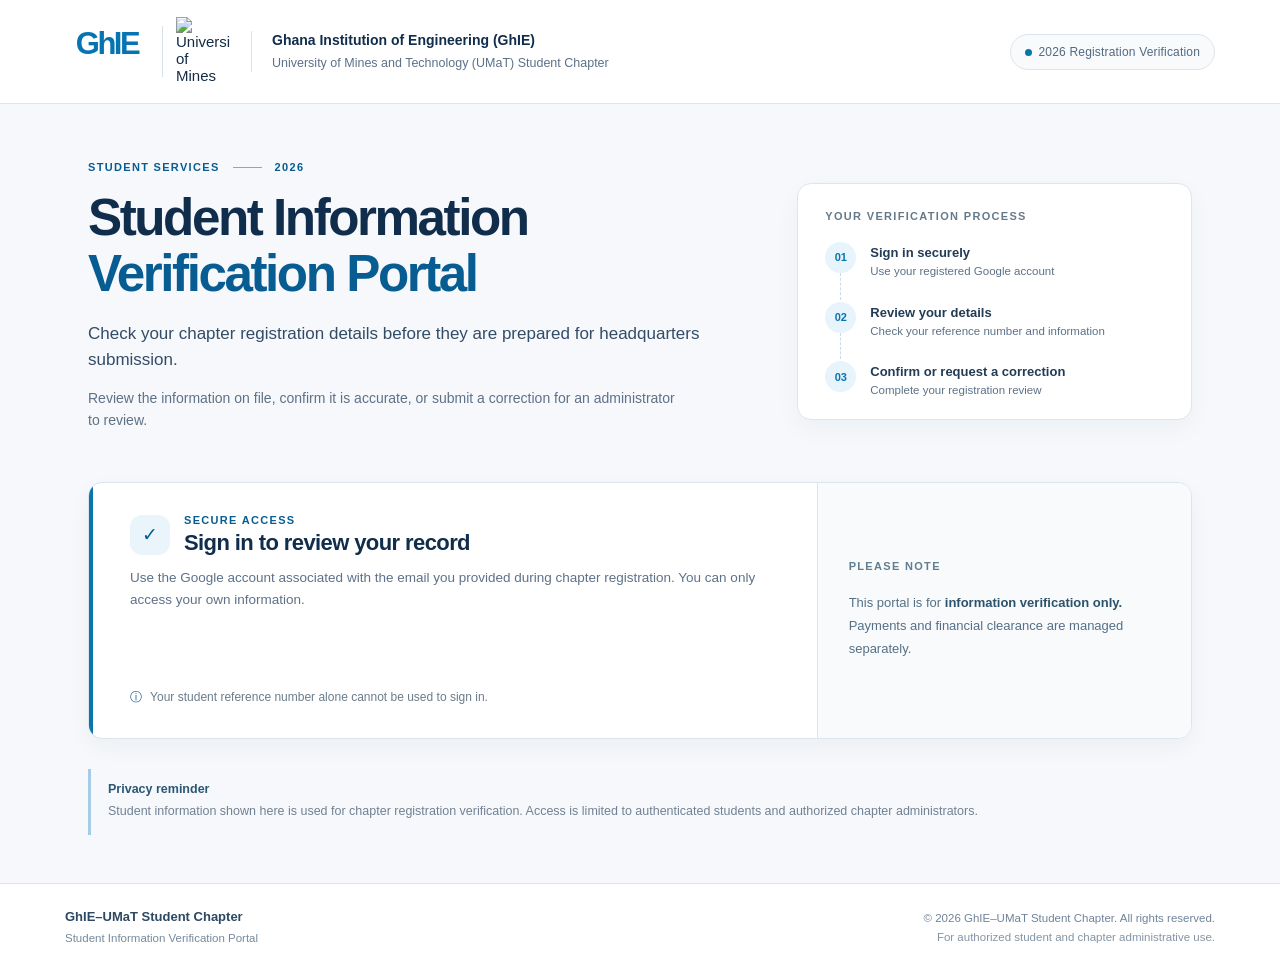
==== index.html @ ed066a33 "Add files via upload" ====
<!doctype html>
<html lang="en">
<head>
  <meta charset="UTF-8">
  <meta name="viewport" content="width=device-width,initial-scale=1">
  <meta name="referrer" content="no-referrer">
  <meta name="theme-color" content="#ffffff">
  <meta name="description" content="GhIE–UMaT Student Chapter 2026 registration information verification portal.">
  <title>Student Information Verification | GhIE–UMaT Student Chapter</title>
  <link rel="stylesheet" href="style.css">
  <script src="config.js"></script>
  <script src="https://accounts.google.com/gsi/client" async defer></script>
  <script src="app.js" defer></script>
</head>
<body>
  <a class="skip-link" href="#main">Skip to main content</a>
  <header class="site-header">
    <div class="header-inner">
      <div class="institutional-identity" aria-label="GhIE and UMaT Student Chapter">
        <div class="logo-pair">
          <div class="ghie-identity" aria-label="Ghana Institution of Engineering">
            <span class="ghie-name">GhIE</span>
            <img src="assets/optimized/ghie-image-tight.png" alt="" width="70" height="23" class="ghie-supplied-art" title="Supplied GhIE blue graphic">
          </div>
          <span class="identity-separator" aria-hidden="true"></span>
          <img class="umat-crest" src="assets/optimized/umat-crest-tight.png" alt="University of Mines and Technology crest" width="56" height="70">
        </div>
        <div class="identity-copy">
          <div class="identity-heading">Ghana Institution of Engineering <span class="abbreviation">(GhIE)</span></div>
          <div class="identity-subtitle">University of Mines and Technology (UMaT) Student Chapter</div>
        </div>
      </div>
      <div class="header-context"><span class="context-dot" aria-hidden="true"></span>2026 Registration Verification</div>
    </div>
  </header>

  <main id="main" class="site-main">
    <section class="intro" aria-labelledby="page-heading">
      <div class="intro-copy">
        <span class="eyebrow">STUDENT SERVICES <span class="eyebrow-rule" aria-hidden="true"></span> 2026</span>
        <h1 id="page-heading">Student Information<br><span>Verification Portal</span></h1>
        <p class="intro-lead">Check your chapter registration details before they are prepared for headquarters submission.</p>
        <p class="intro-detail">Review the information on file, confirm it is accurate, or submit a correction for an administrator to review.</p>
      </div>
      <aside class="process-card" aria-label="Verification process">
        <p class="process-kicker">YOUR VERIFICATION PROCESS</p>
        <ol class="process-steps">
          <li><span class="step-number">01</span><span><strong>Sign in securely</strong><small>Use your registered Google account</small></span></li>
          <li><span class="step-number">02</span><span><strong>Review your details</strong><small>Check your reference number and information</small></span></li>
          <li><span class="step-number">03</span><span><strong>Confirm or request a correction</strong><small>Complete your registration review</small></span></li>
        </ol>
      </aside>
    </section>

    <div id="appFeedback" class="global-feedback hide" role="alert" aria-live="assertive"></div>
    <div id="activity" class="activity hide" role="status" aria-live="polite"><span class="spinner" aria-hidden="true"></span> Processing your request…</div>

    <section class="panel login-panel" id="login" aria-labelledby="login-title">
      <div class="login-accent" aria-hidden="true"></div>
      <div class="login-body">
        <div class="section-heading"><span class="small-icon" aria-hidden="true">✓</span><div><p class="section-kicker">SECURE ACCESS</p><h2 id="login-title">Sign in to review your record</h2></div></div>
        <p class="section-description">Use the Google account associated with the email you provided during chapter registration. You can only access your own information.</p>
        <div id="signin" class="signin-slot" aria-label="Google Sign-In"></div>
        <p class="inline-note"><span aria-hidden="true">ⓘ</span> Your student reference number alone cannot be used to sign in.</p>
      </div>
      <div class="login-aside"><p class="subtle-label">PLEASE NOTE</p><p>This portal is for <strong>information verification only.</strong> Payments and financial clearance are managed separately.</p></div>
    </section>

    <section class="panel profile-panel hide" id="profile" aria-labelledby="profile-title">
      <div class="panel-topline"><div><span class="section-kicker">STUDENT RECORD</span><h2 id="profile-title">Review your registration information</h2><p class="section-description">Please check each field carefully. The reference number should contain digits only; a valid format does not guarantee the number itself is correct.</p></div><button id="signout" type="button" class="button-secondary button-compact">Sign out</button></div>
      <div class="status-strip"><div><span class="status-label">VERIFICATION STATUS</span><strong id="verificationStatus" class="status-text">Review required</strong></div><span class="status-icon" aria-hidden="true">●</span></div>
      <div id="notice" class="notice hide" role="status" aria-live="polite"></div>
      <section class="profile-section" aria-labelledby="details-heading">
        <div class="section-heading compact"><span class="section-number" aria-hidden="true">01</span><div><h3 id="details-heading">Personal and academic details</h3><p>Compare these values against your registration information.</p></div></div>
        <div class="detailgrid" id="details"></div>
        <div class="photo" id="photo"></div>
      </section>
      <section class="profile-section" aria-labelledby="region-heading">
        <div class="section-heading compact"><span class="section-number" aria-hidden="true">02</span><div><h3 id="region-heading">Region of Origin</h3><p>Required for preparation of headquarters registration details.</p></div></div>
        <div class="form-row"><label for="region">Select your Region of Origin <span class="required">*</span></label><select id="region" required><option value="">Select a region</option></select></div>
        <div id="outside" class="outside-fields hide"><div class="form-row"><label for="country">Country <span class="required">*</span></label><input id="country" maxlength="80" autocomplete="country-name"></div><div class="form-row"><label for="province">State / Province (if applicable)</label><input id="province" maxlength="80"></div></div>
      </section>
      <section class="profile-section final-step" aria-labelledby="action-heading">
        <div class="section-heading compact"><span class="section-number" aria-hidden="true">03</span><div><h3 id="action-heading">Complete your review</h3><p>Confirm accurate details or propose a correction. Corrections are reviewed before they take effect.</p></div></div>
        <div class="actions"><button id="confirm" type="button" class="button-primary">Confirm my details <span aria-hidden="true">✓</span></button><button type="button" class="button-secondary" id="toggleCorrection" aria-expanded="false" aria-controls="correction">Request a correction</button></div>
        <div id="correction" class="correction-box hide"><h4>Propose a correction</h4><p>Your proposed value will be reviewed by a chapter administrator. Your original submission remains unchanged.</p><div class="form-row"><label for="field">Field to correct</label><select id="field"></select></div><div class="form-row"><label for="newValue">Proposed correct value</label><input id="newValue" maxlength="200" placeholder="Enter the correct information"></div><button id="sendCorrection" type="button" class="button-primary">Submit correction for review</button></div>
      </section>
    </section>

    <section class="panel admin-panel hide" id="admin" aria-labelledby="admin-title">
      <div class="panel-topline"><div><p class="section-kicker">AUTHORIZED CHAPTER ACCESS</p><h2 id="admin-title">Administrator dashboard</h2><p class="section-description">Review student verification and proposed corrections.</p></div><div class="admin-header-actions"><button class="button-secondary button-compact" type="button" id="refreshAdmin">Refresh</button><button class="button-secondary button-compact" type="button" id="signoutAdmin">Sign out</button></div></div>
      <div class="admin-metrics" id="adminMetrics" aria-label="Administrator summary"><div class="metric"><small>Student records</small><strong id="metricRecords">—</strong></div><div class="metric"><small>Pending corrections</small><strong id="metricPending">—</strong></div><div class="metric"><small>Registration-ready (current page)</small><strong id="metricReady">—</strong></div></div>
      <div class="search-box"><label for="search">Search student records</label><p class="form-hint">Search by name, reference number, programme or academic level.</p><input type="search" id="search" placeholder="Search records" autocomplete="off"></div>
      <div class="sr-only" role="status" aria-live="polite" id="summary"></div>
      <section class="admin-section" aria-labelledby="pending-heading"><div class="admin-section-heading"><h3 id="pending-heading">Pending correction requests</h3><span class="subtle-label">ADMIN REVIEW</span></div><div id="pending" class="admin-list" aria-live="polite"></div><nav class="pagination" aria-label="Pending corrections pagination"><button class="button-secondary button-compact" type="button" id="prevPending">Previous</button><span id="pendingPageInfo" class="page-indicator">—</span><button class="button-secondary button-compact" type="button" id="nextPending">Next</button></nav></section>
      <section class="admin-section" aria-labelledby="records-heading"><div class="admin-section-heading"><h3 id="records-heading">Student records</h3><span class="subtle-label">REGISTRATION PREPARATION</span></div><div id="records" class="records admin-list" aria-live="polite"></div><nav class="pagination" aria-label="Student records pagination"><button class="button-secondary button-compact" type="button" id="prevRecords">Previous</button><span id="recordPageInfo" class="page-indicator">—</span><button class="button-secondary button-compact" type="button" id="nextRecords">Next</button></nav></section>
    </section>

    <div class="privacy-inline"><strong>Privacy reminder</strong><p>Student information shown here is used for chapter registration verification. Access is limited to authenticated students and authorized chapter administrators.</p></div>
  </main>

  <footer class="site-footer"><div class="footer-inner"><div><strong>GhIE–UMaT Student Chapter</strong><span>Student Information Verification Portal</span></div><div class="footer-copy">© 2026 GhIE–UMaT Student Chapter. All rights reserved.<span>For authorized student and chapter administrative use.</span></div></div></footer>
  <iframe name="bridge" id="bridge" title="Secure backend communication" class="hide"></iframe>
  <form id="transport" method="POST" target="bridge" class="hide"><input type="hidden" name="payload" id="payload"></form>
</body>
</html>
---- style.css ----
:root{font-family:Inter,"Segoe UI",Roboto,Arial,system-ui,sans-serif;color:#142b45;background:#f6f8fb;font-size:15px;font-synthesis:none;--navy:#112d4c;--blue:#0876ad;--blue-deep:#075d91;--blue-pale:#e9f4fa;--muted:#5d7187;--line:#dce5ed;--white:#fff;--radius:14px}*{box-sizing:border-box}html{scroll-behavior:smooth}body{margin:0;min-height:100vh;display:flex;flex-direction:column}body,button,input,select{font-family:inherit}button,input,select{font-size:inherit}button{cursor:pointer;font-weight:650;transition:background-color .15s,border-color .15s,box-shadow .15s}button:disabled{opacity:.52;cursor:not-allowed}button:focus-visible,input:focus-visible,select:focus-visible,a:focus-visible{outline:3px solid #62b6e9;outline-offset:3px}a{color:var(--blue-deep)}h1,h2,h3,h4,p{margin-top:0}h1,h2,h3,h4{color:var(--navy)}.hide{display:none!important}.sr-only{position:absolute!important;width:1px;height:1px;padding:0;overflow:hidden;clip:rect(0,0,0,0);white-space:nowrap;border:0}.skip-link{position:absolute;left:12px;top:-60px;z-index:9;background:#fff;padding:12px 18px;border-radius:9px}.skip-link:focus{top:12px}.site-header{background:var(--white);border-bottom:1px solid var(--line)}.header-inner{max-width:1210px;min-height:103px;margin:0 auto;padding:14px 30px;display:flex;align-items:center;justify-content:space-between;gap:24px}.institutional-identity{display:flex;align-items:center;gap:21px;min-width:0}.logo-pair{display:flex;align-items:center;gap:13px;flex:0 0 auto}.ghie-identity{width:84px;min-height:57px;display:flex;flex-direction:column;align-items:center;justify-content:center;gap:0}.ghie-name{font-weight:850;letter-spacing:-.08em;line-height:1.05;font-size:31px;color:#0774b2}.ghie-supplied-art{display:block;object-fit:contain;width:68px;height:15px}.identity-separator{width:1px;height:51px;background:#d8e1e8}.umat-crest{width:54px;height:69px;object-fit:contain}.identity-copy{border-left:1px solid var(--line);padding-left:20px;max-width:430px}.identity-heading{font-weight:780;font-size:14px;line-height:1.35;color:var(--navy)}.identity-subtitle{color:var(--muted);font-size:12.5px;line-height:1.5;margin-top:4px}.header-context{flex:0 0 auto;font-size:12px;letter-spacing:.015em;color:#526980;border:1px solid var(--line);border-radius:40px;padding:10px 14px;background:#f8fafc}.context-dot{width:7px;height:7px;background:var(--blue);border-radius:50%;display:inline-block;margin-right:7px}.site-main{width:100%;max-width:1160px;margin:0 auto;flex:1;padding:0 28px 48px}.intro{display:grid;grid-template-columns:minmax(0,1.32fr) minmax(300px,.8fr);gap:58px;align-items:center;padding:53px 0 36px}.eyebrow,.section-kicker,.process-kicker,.subtle-label{font-size:11px;font-weight:800;letter-spacing:.12em;color:var(--blue-deep)}.eyebrow{display:inline-flex;align-items:center;gap:13px}.eyebrow-rule{width:29px;height:1px;background:#8ba8bd;display:inline-block}h1{font-size:clamp(36px,4vw,53px);line-height:1.1;letter-spacing:-.048em;font-weight:770;margin:16px 0 18px}h1 span{color:var(--blue-deep)}.intro-lead{font-size:17px;line-height:1.57;color:#334c66;max-width:630px;margin-bottom:13px}.intro-detail{max-width:600px;color:var(--muted);line-height:1.6;font-size:14px}.process-card{background:#fff;border:1px solid #dce6ed;border-radius:var(--radius);box-shadow:0 9px 27px rgba(18,51,81,.04);padding:26px 27px 20px}.process-kicker{margin-bottom:20px;color:#647a8b}.process-steps{padding:0;list-style:none;margin:0}.process-steps li{display:flex;gap:14px;position:relative;padding-bottom:22px}.process-steps li:last-child{padding-bottom:0}.process-steps li:not(:last-child):before{content:"";position:absolute;top:31px;bottom:2px;left:15px;border-left:1px dashed #c8dce8}.step-number{width:31px;height:31px;flex:0 0 31px;border-radius:50%;display:grid;place-items:center;font-size:11px;font-weight:800;background:#e7f4fb;color:#0774af}.process-steps strong{display:block;margin:3px 0 3px;font-size:13px;color:#233c55}.process-steps small{display:block;font-size:11.5px;line-height:1.45;color:var(--muted)}.panel{background:#fff;border:1px solid var(--line);border-radius:var(--radius);box-shadow:0 8px 23px rgba(23,49,72,.045);margin:0 0 25px}.login-panel{display:grid;grid-template-columns:4px minmax(0,1.45fr) minmax(240px,.75fr);overflow:hidden;min-height:253px}.login-accent{background:var(--blue)}.login-body{padding:31px 37px 30px}.section-heading{display:flex;align-items:center;gap:14px}.section-heading h2{font-size:22px;letter-spacing:-.027em;margin:3px 0 0}.small-icon{width:40px;height:40px;background:#eaf5fb;color:var(--blue-deep);display:grid;place-items:center;border-radius:12px;font-weight:800;font-size:19px}.section-kicker{margin:0 0 4px}.section-description{font-size:13.5px;line-height:1.65;color:var(--muted);max-width:690px;margin:11px 0 15px}.signin-slot{min-height:44px;margin:18px 0 15px}.inline-note{font-size:12px;color:#6a7c8b;margin-bottom:0;line-height:1.6}.inline-note span{color:var(--blue-deep);margin-right:5px}.login-aside{background:#f8fafc;border-left:1px solid var(--line);padding:42px 31px;display:flex;flex-direction:column;justify-content:center}.login-aside .subtle-label{color:#617d90}.login-aside p:last-child{line-height:1.8;font-size:13px;color:#557086;margin:8px 0 0}.login-aside strong{color:#2d526c}.profile-panel,.admin-panel{padding:31px 36px}.panel-topline{display:flex;justify-content:space-between;gap:20px;align-items:flex-start;padding-bottom:19px;border-bottom:1px solid var(--line)}.panel-topline h2{font-size:25px;letter-spacing:-.035em;margin:6px 0 0}.panel-topline .section-description{margin-bottom:0}.status-strip{display:flex;justify-content:space-between;align-items:center;gap:16px;background:#f0f7fb;border:1px solid #cfe5f2;border-radius:10px;padding:17px 20px;margin:25px 0 12px}.status-label{display:block;font-size:10px;font-weight:800;letter-spacing:.1em;color:#54758b;margin-bottom:5px}.status-text{font-size:15px;color:#0e4d7b}.status-strip.is-ready{background:#eff8f3;border-color:#c6e5d2}.status-strip.is-ready .status-text,.status-strip.is-ready .status-icon{color:#18784d}.status-strip.is-pending{background:#fff9ed;border-color:#f0dfb7}.status-strip.is-pending .status-text,.status-strip.is-pending .status-icon{color:#835c0a}.status-icon{font-size:18px;color:var(--blue)}.notice,.global-feedback{padding:14px 17px;border-radius:10px;background:#eef7fd;border:1px solid #c9e4f6;color:#205577;line-height:1.55;font-size:13px;margin:17px 0}.notice.error,.global-feedback.error{background:#fff4f2;border-color:#e9c7bf;color:#993c35}.profile-section{padding:28px 0 15px;border-bottom:1px solid var(--line)}.profile-section:last-child{border-bottom:0}.section-heading.compact{align-items:flex-start;gap:13px}.section-number{display:grid;place-items:center;border:1px solid #cfe5f2;border-radius:9px;color:var(--blue-deep);background:#eff8fd;flex:0 0 36px;width:36px;height:36px;font-size:12px;font-weight:800}.section-heading h3{font-size:17px;line-height:1.35;margin:2px 0 4px}.section-heading.compact p{font-size:12.5px;color:var(--muted);margin:0;line-height:1.55}.detailgrid{display:grid;grid-template-columns:repeat(2,minmax(0,1fr));gap:12px;margin:22px 0 13px}.detail{min-width:0;background:#f8fafc;border:1px solid #e7edf2;border-radius:10px;padding:15px 18px;overflow-wrap:anywhere}.detail small{display:block;margin-bottom:7px;color:#61768c;font-size:11.5px}.detail strong{display:block;font-size:13.5px;font-weight:670;color:#213b53}.detail.ref-alert{background:#fff9ed;border-color:#ebd7aa}.detail.ref-alert strong{color:#895c00}.photo{display:flex;align-items:center;gap:12px;font-size:12px;color:var(--muted)}.photo img{width:94px;height:112px;object-fit:cover;border-radius:9px;border:1px solid var(--line)}.form-row{margin:17px 0 0}.form-row label,.search-box label{display:block;margin-bottom:8px;font-size:12.5px;font-weight:720;color:#29455e}.required{color:#a74735}.form-row input,.form-row select,.search-box input{display:block;width:100%;max-width:590px;min-height:44px;padding:11px 13px;border-radius:9px;border:1px solid #b7c9d9;background:#fff;color:#1d3954}.form-row input::placeholder,.search-box input::placeholder{color:#8da0b0}.form-row select{padding-right:32px}.outside-fields{padding-top:3px}.actions{display:flex;flex-wrap:wrap;gap:12px;margin:20px 0 8px}button{border:1px solid transparent;border-radius:9px;min-height:43px;padding:11px 17px}.button-primary{background:var(--blue-deep);color:#fff}.button-primary:hover:not(:disabled){background:#044d7a}.button-secondary{background:#f3f8fc;color:#17577d;border-color:#c7d9e6}.button-secondary:hover:not(:disabled){background:#e7f3fa}.button-compact{min-height:36px;padding:8px 13px;font-size:12px}.button-danger{color:#984234;border-color:#edd0c9;background:#fff8f6}.button-danger:hover:not(:disabled){background:#ffefeb}.final-step{padding-bottom:5px}.correction-box{background:#f8fafc;border:1px solid var(--line);border-radius:11px;margin-top:21px;padding:20px 23px}.correction-box h4{margin:0 0 6px;font-size:16px}.correction-box p{font-size:13px;line-height:1.6;color:var(--muted);margin:0}.correction-box button{margin-top:21px}.admin-metrics{display:grid;grid-template-columns:repeat(3,minmax(0,1fr));gap:12px;margin:25px 0}.metric{border:1px solid #dfebf2;border-radius:10px;background:#f8fbfd;padding:19px}.metric small{display:block;color:#627a8d;font-size:11px;line-height:1.45;min-height:32px}.metric strong{display:block;color:var(--navy);font-size:27px;letter-spacing:-.04em;margin-top:3px}.search-box{margin:17px 0 30px}.form-hint{font-size:12px;color:var(--muted);margin:-2px 0 11px}.admin-section{padding:24px 0 15px;border-top:1px solid var(--line)}.admin-section-heading{display:flex;gap:15px;justify-content:space-between;align-items:center;margin:0 0 17px}.admin-section-heading h3{font-size:17px;margin:0}.admin-list{border:1px solid var(--line);border-radius:10px;overflow:hidden}.request,.record{padding:17px 18px;border-bottom:1px solid var(--line);background:#fff}.request:last-child,.record:last-child{border-bottom:0}.request strong,.record strong{font-size:14px;line-height:1.5;display:block}.request p{color:#526a7d;margin:6px 0;font-size:12.5px;overflow-wrap:anywhere;line-height:1.5}.request small{color:#718398;font-size:11px;overflow-wrap:anywhere}.request .actions{margin:14px 0 0}.record{display:flex;align-items:center;justify-content:space-between;flex-wrap:wrap;gap:10px}.record .record-info{min-width:0;overflow-wrap:anywhere}.record small{display:block;color:var(--muted);margin-top:4px}.pill{font-size:10.5px;font-weight:750;letter-spacing:.045em;border-radius:40px;background:#ebf3f8;color:#225a7e;padding:6px 10px;display:inline-block}.pill.is-ready{background:#eaf6ef;color:#236a4b}.pill.is-warning{background:#fdf3dd;color:#825b14}.pagination{display:flex;align-items:center;justify-content:space-between;gap:10px;margin-top:15px}.page-indicator{font-size:11.5px;color:#61778b;text-align:center}.privacy-inline{padding:13px 17px 14px;border-left:3px solid #a4cce4;margin:30px 0 0;background:transparent}.privacy-inline strong{display:block;color:#2c5673;font-size:12.5px;margin-bottom:5px}.privacy-inline p{font-size:12.5px;color:#718193;line-height:1.6;margin:0}.site-footer{background:#fff;border-top:1px solid var(--line);margin-top:auto}.footer-inner{max-width:1210px;margin:auto;padding:25px 30px;display:flex;justify-content:space-between;gap:28px}.footer-inner strong{display:block;color:#2c4863;font-size:13px;margin-bottom:5px}.footer-inner span{display:block;font-size:11.5px;color:#75899c;line-height:1.7}.footer-copy{font-size:11.5px;text-align:right;color:#708399;line-height:1.7}.footer-copy span{color:#8394a4}@media (max-width:920px){.header-inner{padding:13px 20px}.site-main{padding:0 22px 40px}.intro{gap:23px;grid-template-columns:minmax(0,1.1fr) minmax(285px,.9fr);padding-top:34px}.intro h1{font-size:38px}.identity-copy{max-width:300px}.header-context{display:none}.login-panel{grid-template-columns:4px minmax(0,1fr) minmax(200px,.6fr)}.login-body{padding:28px}.login-aside{padding:24px}.profile-panel,.admin-panel{padding:26px}}@media (max-width:650px){.header-inner{padding:12px 16px;min-height:84px}.institutional-identity{gap:13px}.logo-pair{gap:8px}.ghie-identity{width:62px;min-height:49px}.ghie-name{font-size:24px}.ghie-supplied-art{width:52px;height:12px}.umat-crest{width:43px;height:53px}.identity-separator{height:40px}.identity-copy{padding-left:0;border:0}.identity-heading{font-size:11px}.identity-subtitle{font-size:10px;line-height:1.35}.abbreviation{display:none}.site-main{padding:0 14px 35px}.intro{display:block;padding:31px 0 18px}.intro h1{font-size:clamp(32px,8vw,42px);margin:12px 0}.intro-lead{font-size:15px}.intro-detail{font-size:12.5px}.process-card{margin-top:24px;padding:20px}.process-steps{display:grid;grid-template-columns:repeat(3,minmax(0,1fr));gap:10px}.process-steps li{display:block;padding:0!important}.process-steps li:before{display:none}.process-steps strong{font-size:11px;margin:8px 0 5px}.process-steps small{font-size:10px}.step-number{width:27px;height:27px;font-size:10px}.login-panel{grid-template-columns:4px minmax(0,1fr)}.login-body{padding:23px 20px}.login-aside{grid-column:2;border-left:0;border-top:1px solid var(--line);padding:16px 20px}.login-aside p:last-child{margin-top:2px}.section-heading h2{font-size:19px}.profile-panel,.admin-panel{padding:20px 16px}.panel-topline h2{font-size:22px}.detailgrid{grid-template-columns:1fr;gap:8px}.detail{padding:12px 14px}.section-heading.compact h3{font-size:15px}.actions{gap:9px}.actions button{width:100%}.admin-metrics{gap:7px}.metric{padding:13px 10px}.metric strong{font-size:22px}.metric small{font-size:10px;min-height:44px}.admin-section-heading .subtle-label{display:none}.footer-inner{padding:21px 17px;display:block}.footer-copy{text-align:left;margin-top:12px}.pagination{gap:7px}.page-indicator{font-size:10px}.record{display:block}.record .pill{margin-top:10px}}@media(max-width:380px){.header-inner{padding:9px 11px}.institutional-identity{gap:8px}.identity-copy{max-width:175px}.identity-heading{font-size:10px}.identity-subtitle{font-size:9px}.ghie-identity{width:52px}.ghie-name{font-size:22px}.ghie-supplied-art{width:46px}.umat-crest{width:36px;height:46px}.intro h1{font-size:31px}.process-steps{grid-template-columns:1fr;gap:9px}.process-steps li{display:flex;gap:10px;align-items:center}.process-steps li strong{margin:0 0 3px}}@media(prefers-reduced-motion:reduce){html{scroll-behavior:auto}button{transition:none}}

.admin-header-actions{display:flex;flex-wrap:wrap;gap:8px}.activity{position:fixed;z-index:10;bottom:20px;right:20px;background:#153957;color:#fff;display:flex;align-items:center;gap:11px;border-radius:10px;box-shadow:0 8px 25px #192d4938;padding:13px 18px;font-size:13px;font-weight:650}.spinner{display:inline-block;border:2px solid #ffffff72;border-top-color:#fff;border-radius:50%;width:15px;height:15px;animation:spin .7s linear infinite}@keyframes spin{to{transform:rotate(360deg)}}@media(prefers-reduced-motion:reduce){.spinner{animation:none;border-color:#fff}}@media(max-width:650px){.activity{left:14px;right:14px;bottom:14px}.admin-header-actions{justify-content:flex-end}}

.signed-in .intro{display:none}.signed-in .site-main{padding-top:24px}@media(max-width:650px){.signed-in .site-main{padding-top:15px}}
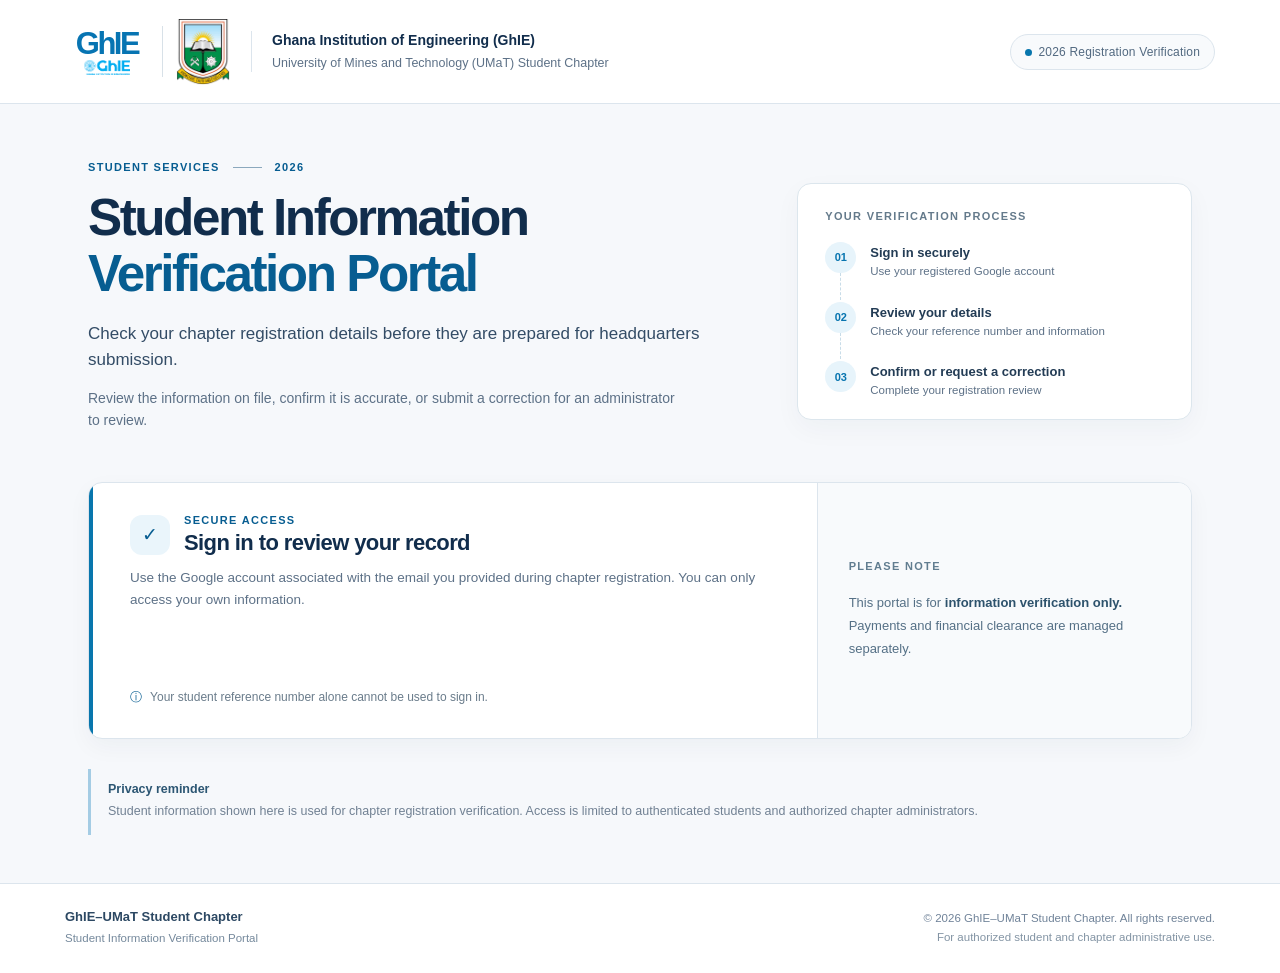
==== commit 9251f540: "Update index.html" ====
--- a/index.html
+++ b/index.html
@@ -3,7 +3,7 @@
 <head>
   <meta charset="UTF-8">
   <meta name="viewport" content="width=device-width,initial-scale=1">
-  <meta name="referrer" content="no-referrer">
+  <meta name="referrer" content="strict-origin-when-cross-origin">
   <meta name="theme-color" content="#ffffff">
   <meta name="description" content="GhIE–UMaT Student Chapter 2026 registration information verification portal.">
   <title>Student Information Verification | GhIE–UMaT Student Chapter</title>
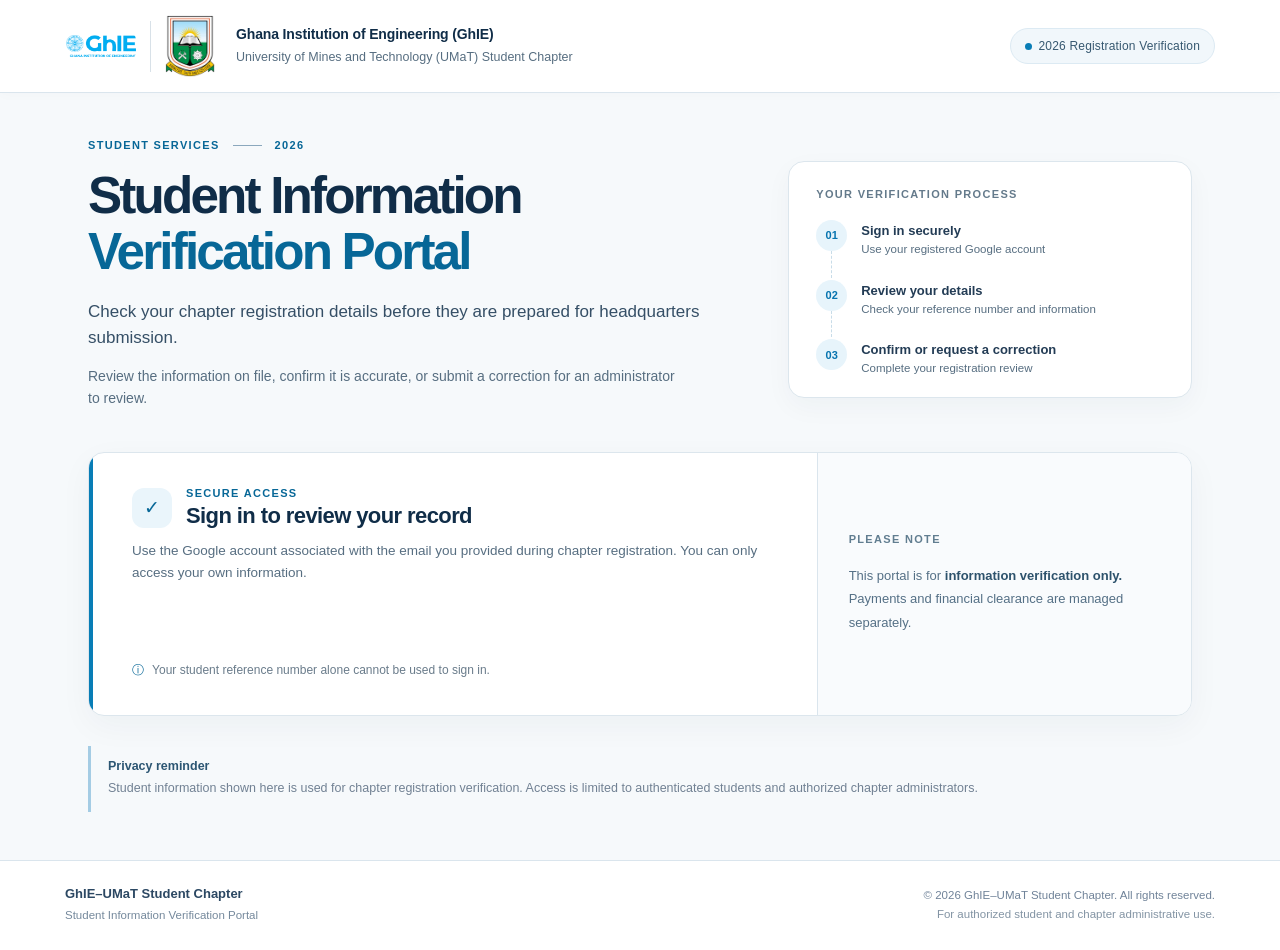
==== commit d3b0c69a: "Add files via upload" ====
--- a/index.html
+++ b/index.html
@@ -18,9 +18,8 @@
     <div class="header-inner">
       <div class="institutional-identity" aria-label="GhIE and UMaT Student Chapter">
         <div class="logo-pair">
-          <div class="ghie-identity" aria-label="Ghana Institution of Engineering">
-            <span class="ghie-name">GhIE</span>
-            <img src="assets/optimized/ghie-image-tight.png" alt="" width="70" height="23" class="ghie-supplied-art" title="Supplied GhIE blue graphic">
+          <div class="ghie-identity" aria-hidden="true">
+            <img src="assets/optimized/ghie-image-tight.png" alt="" width="70" height="23" class="ghie-supplied-art">
           </div>
           <span class="identity-separator" aria-hidden="true"></span>
           <img class="umat-crest" src="assets/optimized/umat-crest-tight.png" alt="University of Mines and Technology crest" width="56" height="70">
@@ -53,7 +52,12 @@
     </section>
 
     <div id="appFeedback" class="global-feedback hide" role="alert" aria-live="assertive"></div>
-    <div id="activity" class="activity hide" role="status" aria-live="polite"><span class="spinner" aria-hidden="true"></span> Processing your request…</div>
+    <div id="activity" class="activity hide" role="status" aria-live="polite"><span class="spinner" aria-hidden="true"></span><span class="activity-copy"><strong id="activityText">Processing your request…</strong><small id="activityHint">Please keep this page open.</small></span></div>
+    <section id="loadingView" class="panel loading-view hide" aria-label="Retrieving your registration record" role="status" aria-live="polite">
+      <span class="section-kicker">SECURE RECORD RETRIEVAL</span><h2>Opening your student record…</h2>
+      <p>We’re checking your account and retrieving the information on file.</p>
+      <div class="skeleton-grid" aria-hidden="true"><span class="skeleton"></span><span class="skeleton"></span><span class="skeleton"></span><span class="skeleton"></span></div>
+    </section>
 
     <section class="panel login-panel" id="login" aria-labelledby="login-title">
       <div class="login-accent" aria-hidden="true"></div>
@@ -70,6 +74,8 @@
       <div class="panel-topline"><div><span class="section-kicker">STUDENT RECORD</span><h2 id="profile-title">Review your registration information</h2><p class="section-description">Please check each field carefully. The reference number should contain digits only; a valid format does not guarantee the number itself is correct.</p></div><button id="signout" type="button" class="button-secondary button-compact">Sign out</button></div>
       <div class="status-strip"><div><span class="status-label">VERIFICATION STATUS</span><strong id="verificationStatus" class="status-text">Review required</strong></div><span class="status-icon" aria-hidden="true">●</span></div>
       <div id="notice" class="notice hide" role="status" aria-live="polite"></div>
+      <div class="progress-note"><span class="progress-label">YOUR NEXT STEP</span> Review the information on file, then confirm your details or propose a correction.</div>
+      <div id="correctionTimeline" class="correction-timeline hide" aria-label="Pending correction status"></div>
       <section class="profile-section" aria-labelledby="details-heading">
         <div class="section-heading compact"><span class="section-number" aria-hidden="true">01</span><div><h3 id="details-heading">Personal and academic details</h3><p>Compare these values against your registration information.</p></div></div>
         <div class="detailgrid" id="details"></div>
@@ -82,6 +88,8 @@
       </section>
       <section class="profile-section final-step" aria-labelledby="action-heading">
         <div class="section-heading compact"><span class="section-number" aria-hidden="true">03</span><div><h3 id="action-heading">Complete your review</h3><p>Confirm accurate details or propose a correction. Corrections are reviewed before they take effect.</p></div></div>
+        <div id="submissionFeedback" class="submission-feedback hide" role="status" aria-live="polite" aria-atomic="true"></div>
+        <div id="uncertainActions" class="uncertain-actions hide"><p id="uncertainDetail"></p><div class="actions"><button id="checkStatus" type="button" class="button-secondary">Check current status</button><button id="retryPending" type="button" class="button-primary">Safe retry · same request</button></div></div>
         <div class="actions"><button id="confirm" type="button" class="button-primary">Confirm my details <span aria-hidden="true">✓</span></button><button type="button" class="button-secondary" id="toggleCorrection" aria-expanded="false" aria-controls="correction">Request a correction</button></div>
         <div id="correction" class="correction-box hide"><h4>Propose a correction</h4><p>Your proposed value will be reviewed by a chapter administrator. Your original submission remains unchanged.</p><div class="form-row"><label for="field">Field to correct</label><select id="field"></select></div><div class="form-row"><label for="newValue">Proposed correct value</label><input id="newValue" maxlength="200" placeholder="Enter the correct information"></div><button id="sendCorrection" type="button" class="button-primary">Submit correction for review</button></div>
       </section>
@@ -89,6 +97,9 @@
 
     <section class="panel admin-panel hide" id="admin" aria-labelledby="admin-title">
       <div class="panel-topline"><div><p class="section-kicker">AUTHORIZED CHAPTER ACCESS</p><h2 id="admin-title">Administrator dashboard</h2><p class="section-description">Review student verification and proposed corrections.</p></div><div class="admin-header-actions"><button class="button-secondary button-compact" type="button" id="refreshAdmin">Refresh</button><button class="button-secondary button-compact" type="button" id="signoutAdmin">Sign out</button></div></div>
+      <div class="admin-banner"><span class="admin-banner-mark" aria-hidden="true">✓</span><div><strong>Authorized chapter review</strong><span>Actions are recorded and subject to server-side permissions.</span></div></div>
+      <div id="adminFeedback" class="submission-feedback hide" role="status" aria-live="polite" aria-atomic="true"></div>
+      <div id="adminUncertainActions" class="uncertain-actions hide"><p id="adminUncertainDetail"></p><div class="actions"><button id="adminCheckStatus" type="button" class="button-secondary">Check current status</button><button id="adminRetryPending" type="button" class="button-primary">Safe retry · same decision</button></div></div>
       <div class="admin-metrics" id="adminMetrics" aria-label="Administrator summary"><div class="metric"><small>Student records</small><strong id="metricRecords">—</strong></div><div class="metric"><small>Pending corrections</small><strong id="metricPending">—</strong></div><div class="metric"><small>Registration-ready (current page)</small><strong id="metricReady">—</strong></div></div>
       <div class="search-box"><label for="search">Search student records</label><p class="form-hint">Search by name, reference number, programme or academic level.</p><input type="search" id="search" placeholder="Search records" autocomplete="off"></div>
       <div class="sr-only" role="status" aria-live="polite" id="summary"></div>
--- a/style.css
+++ b/style.css
@@ -3,3 +3,66 @@
 .admin-header-actions{display:flex;flex-wrap:wrap;gap:8px}.activity{position:fixed;z-index:10;bottom:20px;right:20px;background:#153957;color:#fff;display:flex;align-items:center;gap:11px;border-radius:10px;box-shadow:0 8px 25px #192d4938;padding:13px 18px;font-size:13px;font-weight:650}.spinner{display:inline-block;border:2px solid #ffffff72;border-top-color:#fff;border-radius:50%;width:15px;height:15px;animation:spin .7s linear infinite}@keyframes spin{to{transform:rotate(360deg)}}@media(prefers-reduced-motion:reduce){.spinner{animation:none;border-color:#fff}}@media(max-width:650px){.activity{left:14px;right:14px;bottom:14px}.admin-header-actions{justify-content:flex-end}}
 
 .signed-in .intro{display:none}.signed-in .site-main{padding-top:24px}@media(max-width:650px){.signed-in .site-main{padding-top:15px}}
+
+/* v3.3: visual refinement and explicit state handling; no backend changes. */
+:root{--navy:#102d48;--blue:#087db6;--blue-deep:#076797;--line:#dae5ed;--radius:16px;--muted:#576e81}
+body{background:#f6f9fb;color:#152f48}
+.site-header{box-shadow:0 1px 12px #193f5b06}
+.header-inner{min-height:88px}
+.ghie-identity{width:71px;min-height:24px;padding:0;border-radius:5px;overflow:hidden}
+.ghie-supplied-art{width:70px;height:auto;max-height:25px;object-fit:contain}
+.identity-copy{border-left:0;padding-left:0}
+.identity-heading{font-size:14px;letter-spacing:-.01em}
+.logo-pair{gap:14px}
+.umat-crest{width:50px;height:64px}
+.header-context{background:#f1f7fb;border-color:#dceaf3;color:#365870}
+.intro{padding-top:42px;padding-bottom:28px;gap:34px}
+.intro h1{font-weight:780;letter-spacing:-.055em}
+.intro-lead{color:#354f66}
+.panel{border-color:#dce6ed;box-shadow:0 10px 33px rgba(13,47,76,.045)}
+.login-panel{min-height:235px}
+.login-body{padding:34px 39px}
+.login-aside{background:#f9fbfd}
+.profile-panel,.admin-panel{padding:33px 39px}
+.panel-topline h2{font-size:26px}
+.profile-section{padding:30px 0 18px}
+.detail{border-radius:11px;background:#fbfcfe;transition:border-color .18s ease}
+.detail:hover{border-color:#bcd9e8}
+.button-primary{background:#066b9f}
+.button-primary:hover:not(:disabled){background:#065a87;box-shadow:0 4px 12px #0876ad22}
+.button-secondary:hover:not(:disabled){background:#f1f8fc}
+.progress-note{background:#f9fbfd;border:1px solid #e0eaf2;border-radius:10px;padding:13px 16px;font-size:12px;color:#506b80;line-height:1.6;margin:12px 0 0}
+.progress-label{font-weight:800;color:#2873a0;font-size:10px;letter-spacing:.09em;margin-right:10px}
+.submission-feedback{display:flex;gap:13px;align-items:flex-start;border-radius:12px;padding:18px 19px;margin:18px 0 16px;font-size:14px;line-height:1.65;border:1px solid #b9d7e5;background:#f0f8fc;color:#174f76;box-shadow:0 2px 8px #234f6a09}
+.submission-feedback.success{border-color:#bddfca;background:#f0faf3;color:#16613f}
+.submission-feedback.error{border-color:#e8c3bb;background:#fff4f1;color:#8c362d}
+.submission-feedback.uncertain{border-color:#efd29b;background:#fff9eb;color:#795711}
+.feedback-symbol{display:grid;place-items:center;flex:0 0 26px;width:26px;height:26px;border-radius:50%;font-weight:800;background:#ffffffd9;border:1px solid currentColor;font-size:13px}
+.feedback-copy{flex:1;font-weight:620}
+.uncertain-actions{border:1px solid #f0dba9;background:#fffcf4;border-radius:12px;padding:16px 19px;margin-bottom:18px}
+.uncertain-actions p{font-size:12px;line-height:1.65;color:#765c2b}
+.uncertain-actions .actions{margin:0}
+.correction-timeline{background:#fffbf3;border:1px solid #eddcad;border-radius:11px;padding:17px 19px;margin:14px 0;color:#67501e}
+.correction-timeline strong{display:block;margin-bottom:7px}
+.correction-timeline p{margin-bottom:8px;font-size:12px;line-height:1.6}
+.correction-timeline ul{padding-left:19px;margin:0;font-size:12px}
+.loading-view{padding:34px 36px;min-height:250px}
+.loading-view h2{margin:12px 0 7px}
+.loading-view p{color:var(--muted);font-size:13px}
+.skeleton-grid{display:grid;grid-template-columns:repeat(2,minmax(0,1fr));gap:14px;margin-top:24px;max-width:780px}
+.skeleton{height:63px;border-radius:10px;background:linear-gradient(100deg,#ecf2f7 0%,#f8fbfd 45%,#ecf2f7 90%);background-size:200% 100%;animation:shimmer 2s ease infinite}
+@keyframes shimmer{0%{background-position:100% 0}100%{background-position:-100% 0}}
+.activity{z-index:200;max-width:min(420px,calc(100% - 28px));padding:16px 19px;border:1px solid #ffffff15;background:#102f4c;box-shadow:0 12px 35px #152e4540;align-items:flex-start}
+.activity-copy{display:flex;flex-direction:column;gap:4px;line-height:1.45}
+.activity-copy strong{font-size:13px}
+.activity-copy small{font-size:11.5px;font-weight:450;color:#d0e0ed;line-height:1.6}
+.activity .spinner{margin-top:2px;flex:0 0 15px}
+.admin-banner{background:#f2f8fc;border:1px solid #d8e8f2;border-radius:10px;display:flex;gap:11px;align-items:center;margin:20px 0;padding:13px 16px}
+.admin-banner-mark{display:grid;place-items:center;width:31px;height:31px;border-radius:50%;color:#0879ae;background:#fff;border:1px solid #cfe3ef;font-weight:800}
+.admin-banner strong,.admin-banner span:last-child{display:block}
+.admin-banner strong{font-size:12px;color:#254f6c}
+.admin-banner div span{font-size:11px;color:#668094;line-height:1.6}
+.notice{border-radius:11px}
+@media(max-width:650px){.header-inner{min-height:81px}.logo-pair{gap:9px}.ghie-identity{width:46px}.ghie-supplied-art{width:46px}.umat-crest{width:39px;height:48px}.identity-heading{font-size:12px}.identity-subtitle{font-size:10.5px}.site-main{padding-bottom:30px}.profile-panel,.admin-panel{padding:21px 19px}.loading-view{padding:24px 19px}.skeleton-grid{gap:9px}.skeleton{height:55px}.submission-feedback{padding:15px 14px;font-size:13px}.uncertain-actions{padding:14px}.progress-label{display:block;margin-bottom:4px}}
+@media(max-width:380px){.ghie-identity{width:39px}.ghie-supplied-art{width:39px}.identity-copy{max-width:185px}.identity-heading{font-size:10.8px}}
+@media(prefers-reduced-motion:reduce){.skeleton{animation:none}.detail{transition:none}.activity .spinner{animation:none}}
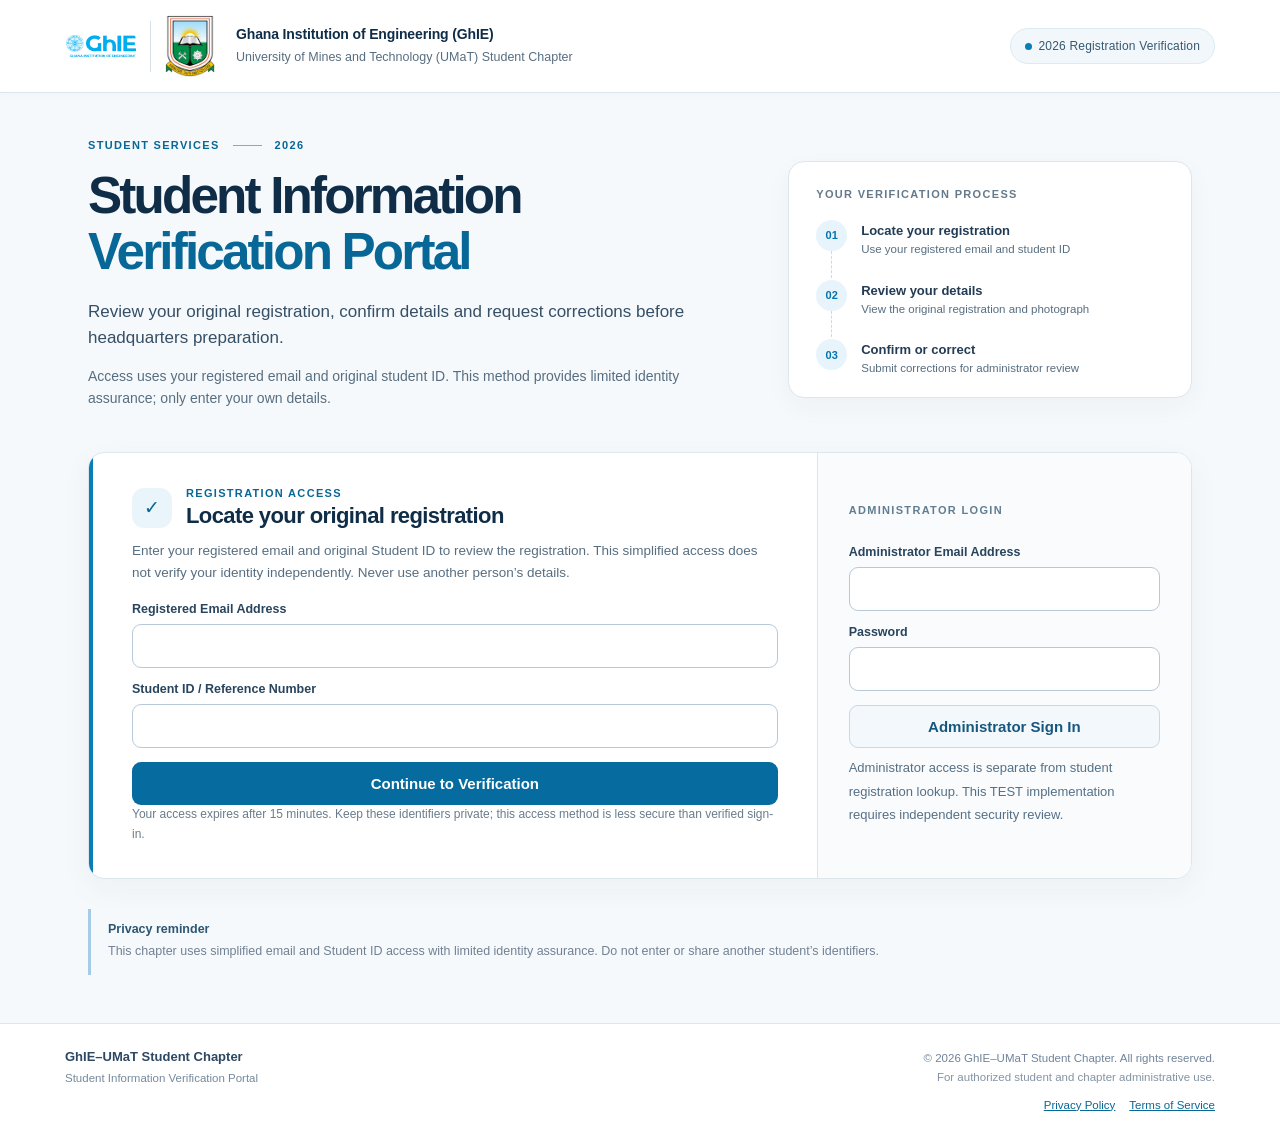
==== commit 9360d1ab: "Add files via upload" ====
--- a/index.html
+++ b/index.html
@@ -9,7 +9,6 @@
   <title>Student Information Verification | GhIE–UMaT Student Chapter</title>
   <link rel="stylesheet" href="style.css">
   <script src="config.js"></script>
-  <script src="https://accounts.google.com/gsi/client" async defer></script>
   <script src="app.js" defer></script>
 </head>
 <body>
@@ -38,15 +37,15 @@
       <div class="intro-copy">
         <span class="eyebrow">STUDENT SERVICES <span class="eyebrow-rule" aria-hidden="true"></span> 2026</span>
         <h1 id="page-heading">Student Information<br><span>Verification Portal</span></h1>
-        <p class="intro-lead">Check your chapter registration details before they are prepared for headquarters submission.</p>
-        <p class="intro-detail">Review the information on file, confirm it is accurate, or submit a correction for an administrator to review.</p>
+        <p class="intro-lead">Review your original registration, confirm details and request corrections before headquarters preparation.</p>
+        <p class="intro-detail">Access uses your registered email and original student ID. This method provides limited identity assurance; only enter your own details.</p>
       </div>
       <aside class="process-card" aria-label="Verification process">
         <p class="process-kicker">YOUR VERIFICATION PROCESS</p>
         <ol class="process-steps">
-          <li><span class="step-number">01</span><span><strong>Sign in securely</strong><small>Use your registered Google account</small></span></li>
-          <li><span class="step-number">02</span><span><strong>Review your details</strong><small>Check your reference number and information</small></span></li>
-          <li><span class="step-number">03</span><span><strong>Confirm or request a correction</strong><small>Complete your registration review</small></span></li>
+          <li><span class="step-number">01</span><span><strong>Locate your registration</strong><small>Use your registered email and student ID</small></span></li>
+          <li><span class="step-number">02</span><span><strong>Review your details</strong><small>View the original registration and photograph</small></span></li>
+          <li><span class="step-number">03</span><span><strong>Confirm or correct</strong><small>Submit corrections for administrator review</small></span></li>
         </ol>
       </aside>
     </section>
@@ -54,7 +53,7 @@
     <div id="appFeedback" class="global-feedback hide" role="alert" aria-live="assertive"></div>
     <div id="activity" class="activity hide" role="status" aria-live="polite"><span class="spinner" aria-hidden="true"></span><span class="activity-copy"><strong id="activityText">Processing your request…</strong><small id="activityHint">Please keep this page open.</small></span></div>
     <section id="loadingView" class="panel loading-view hide" aria-label="Retrieving your registration record" role="status" aria-live="polite">
-      <span class="section-kicker">SECURE RECORD RETRIEVAL</span><h2>Opening your student record…</h2>
+      <span class="section-kicker">REGISTRATION RECORD RETRIEVAL</span><h2>Opening your student record…</h2>
       <p>We’re checking your account and retrieving the information on file.</p>
       <div class="skeleton-grid" aria-hidden="true"><span class="skeleton"></span><span class="skeleton"></span><span class="skeleton"></span><span class="skeleton"></span></div>
     </section>
@@ -62,12 +61,24 @@
     <section class="panel login-panel" id="login" aria-labelledby="login-title">
       <div class="login-accent" aria-hidden="true"></div>
       <div class="login-body">
-        <div class="section-heading"><span class="small-icon" aria-hidden="true">✓</span><div><p class="section-kicker">SECURE ACCESS</p><h2 id="login-title">Sign in to review your record</h2></div></div>
-        <p class="section-description">Use the Google account associated with the email you provided during chapter registration. You can only access your own information.</p>
-        <div id="signin" class="signin-slot" aria-label="Google Sign-In"></div>
-        <p class="inline-note"><span aria-hidden="true">ⓘ</span> Your student reference number alone cannot be used to sign in.</p>
+        <div class="section-heading"><span class="small-icon" aria-hidden="true">✓</span><div><p class="section-kicker">REGISTRATION ACCESS</p><h2 id="login-title">Locate your original registration</h2></div></div>
+        <p class="section-description">Enter your registered email and original Student ID to review the registration. This simplified access does not verify your identity independently. Never use another person’s details.</p>
+        <form id="studentLookupForm" class="access-form">
+          <div class="form-row"><label for="lookupEmail">Registered Email Address</label><input id="lookupEmail" type="email" maxlength="254" autocomplete="email" required></div>
+          <div class="form-row"><label for="lookupId">Student ID / Reference Number</label><input id="lookupId" type="text" maxlength="100" autocomplete="off" required></div>
+          <button class="button-primary" type="submit" id="lookupSubmit">Continue to Verification</button>
+        </form>
+        <div id="lookupResult" class="notice hide" role="status" aria-live="polite"></div>
+        <p class="inline-note">Your access expires after 15 minutes. Keep these identifiers private; this access method is less secure than verified sign-in.</p>
       </div>
-      <div class="login-aside"><p class="subtle-label">PLEASE NOTE</p><p>This portal is for <strong>information verification only.</strong> Payments and financial clearance are managed separately.</p></div>
+      <div class="login-aside"><p class="subtle-label">ADMINISTRATOR LOGIN</p>
+        <form id="adminLoginForm" class="access-form">
+          <div class="form-row"><label for="adminEmail">Administrator Email Address</label><input type="email" id="adminEmail" maxlength="254" autocomplete="username" required></div>
+          <div class="form-row"><label for="adminPassword">Password</label><input type="password" id="adminPassword" autocomplete="current-password" required></div>
+          <button type="submit" class="button-secondary" id="adminLoginButton">Administrator Sign In</button>
+        </form>
+        <p>Administrator access is separate from student registration lookup. This TEST implementation requires independent security review.</p>
+      </div>
     </section>
 
     <section class="panel profile-panel hide" id="profile" aria-labelledby="profile-title">
@@ -100,17 +111,25 @@
       <div class="admin-banner"><span class="admin-banner-mark" aria-hidden="true">✓</span><div><strong>Authorized chapter review</strong><span>Actions are recorded and subject to server-side permissions.</span></div></div>
       <div id="adminFeedback" class="submission-feedback hide" role="status" aria-live="polite" aria-atomic="true"></div>
       <div id="adminUncertainActions" class="uncertain-actions hide"><p id="adminUncertainDetail"></p><div class="actions"><button id="adminCheckStatus" type="button" class="button-secondary">Check current status</button><button id="adminRetryPending" type="button" class="button-primary">Safe retry · same decision</button></div></div>
-      <div class="admin-metrics" id="adminMetrics" aria-label="Administrator summary"><div class="metric"><small>Student records</small><strong id="metricRecords">—</strong></div><div class="metric"><small>Pending corrections</small><strong id="metricPending">—</strong></div><div class="metric"><small>Registration-ready (current page)</small><strong id="metricReady">—</strong></div></div>
-      <div class="search-box"><label for="search">Search student records</label><p class="form-hint">Search by name, reference number, programme or academic level.</p><input type="search" id="search" placeholder="Search records" autocomplete="off"></div>
+      <div class="admin-metrics" id="adminMetrics" aria-label="Global administrator statistics">
+        <div class="metric"><small>Original registrations · global</small><strong id="metricRecords">—</strong></div>
+        <div class="metric"><small>Confirmed students · global</small><strong id="metricConfirmed">—</strong></div>
+        <div class="metric"><small>Registration-ready · global</small><strong id="metricReady">—</strong></div>
+        <div class="metric"><small>Students with pending corrections · global</small><strong id="metricPending">—</strong></div>
+        <div class="metric"><small>Later duplicate submissions · global</small><strong id="metricDuplicates">—</strong></div>
+        <div class="metric"><small>Identity cases needing review · global</small><strong id="metricConflicts">—</strong></div>
+      </div>
+      <div class="search-box"><label for="search">Search student records</label><p class="form-hint">Search by surname or other names, student reference number, or registered email. Searches run only after you submit.</p><form id="searchForm" class="search-controls"><input type="search" id="search" placeholder="Search records" autocomplete="off"><button type="submit" id="searchButton" class="button-primary">Search</button><button type="button" id="clearSearch" class="button-secondary">Clear / Reset</button></form></div>
       <div class="sr-only" role="status" aria-live="polite" id="summary"></div>
       <section class="admin-section" aria-labelledby="pending-heading"><div class="admin-section-heading"><h3 id="pending-heading">Pending correction requests</h3><span class="subtle-label">ADMIN REVIEW</span></div><div id="pending" class="admin-list" aria-live="polite"></div><nav class="pagination" aria-label="Pending corrections pagination"><button class="button-secondary button-compact" type="button" id="prevPending">Previous</button><span id="pendingPageInfo" class="page-indicator">—</span><button class="button-secondary button-compact" type="button" id="nextPending">Next</button></nav></section>
+      <section class="admin-section" aria-labelledby="duplicates-heading"><div class="admin-section-heading"><h3 id="duplicates-heading">Duplicate Registrations</h3><span class="subtle-label">ORIGINALS &amp; REVIEW CASES</span></div><div id="duplicateGroups" class="admin-list"></div></section>
       <section class="admin-section" aria-labelledby="records-heading"><div class="admin-section-heading"><h3 id="records-heading">Student records</h3><span class="subtle-label">REGISTRATION PREPARATION</span></div><div id="records" class="records admin-list" aria-live="polite"></div><nav class="pagination" aria-label="Student records pagination"><button class="button-secondary button-compact" type="button" id="prevRecords">Previous</button><span id="recordPageInfo" class="page-indicator">—</span><button class="button-secondary button-compact" type="button" id="nextRecords">Next</button></nav></section>
     </section>
 
-    <div class="privacy-inline"><strong>Privacy reminder</strong><p>Student information shown here is used for chapter registration verification. Access is limited to authenticated students and authorized chapter administrators.</p></div>
+    <div class="privacy-inline"><strong>Privacy reminder</strong><p>This chapter uses simplified email and Student ID access with limited identity assurance. Do not enter or share another student’s identifiers.</p></div>
   </main>
 
-  <footer class="site-footer"><div class="footer-inner"><div><strong>GhIE–UMaT Student Chapter</strong><span>Student Information Verification Portal</span></div><div class="footer-copy">© 2026 GhIE–UMaT Student Chapter. All rights reserved.<span>For authorized student and chapter administrative use.</span></div></div></footer>
+  <footer class="site-footer"><div class="footer-inner"><div><strong>GhIE–UMaT Student Chapter</strong><span>Student Information Verification Portal</span></div><div class="footer-copy">© 2026 GhIE–UMaT Student Chapter. All rights reserved.<span>For authorized student and chapter administrative use.</span><nav class="legal-links" aria-label="Legal information"><a href="privacy.html">Privacy Policy</a><a href="terms.html">Terms of Service</a></nav></div></div></footer>
   <iframe name="bridge" id="bridge" title="Secure backend communication" class="hide"></iframe>
   <form id="transport" method="POST" target="bridge" class="hide"><input type="hidden" name="payload" id="payload"></form>
 </body>
--- a/style.css
+++ b/style.css
@@ -66,3 +66,19 @@
 @media(max-width:650px){.header-inner{min-height:81px}.logo-pair{gap:9px}.ghie-identity{width:46px}.ghie-supplied-art{width:46px}.umat-crest{width:39px;height:48px}.identity-heading{font-size:12px}.identity-subtitle{font-size:10.5px}.site-main{padding-bottom:30px}.profile-panel,.admin-panel{padding:21px 19px}.loading-view{padding:24px 19px}.skeleton-grid{gap:9px}.skeleton{height:55px}.submission-feedback{padding:15px 14px;font-size:13px}.uncertain-actions{padding:14px}.progress-label{display:block;margin-bottom:4px}}
 @media(max-width:380px){.ghie-identity{width:39px}.ghie-supplied-art{width:39px}.identity-copy{max-width:185px}.identity-heading{font-size:10.8px}}
 @media(prefers-reduced-motion:reduce){.skeleton{animation:none}.detail{transition:none}.activity .spinner{animation:none}}
+
+/* Coordinated TEST migration: reuse institutional styling with narrow form enhancements. */
+.access-form{display:grid;gap:14px;margin-top:18px}.access-form .form-row{margin:0}
+.access-form input{width:100%;max-width:100%;box-sizing:border-box}
+.search-controls{display:flex;flex-wrap:wrap;align-items:center;gap:10px}.search-controls input{flex:1 1 220px;min-width:0}
+.admin-metrics{grid-template-columns:repeat(3,minmax(0,1fr))}
+.duplicate-group{border:1px solid #d9e5f1;border-radius:12px;margin:9px 0;padding:14px;background:#fff}
+.duplicate-group summary{cursor:pointer;font-weight:650;color:#103057}.duplicate-row{padding:12px 6px;border-bottom:1px solid #e8edf3}
+.duplicate-row p{overflow-wrap:anywhere}.duplicate-group .actions{margin-top:12px}
+@media(max-width:680px){.admin-metrics{grid-template-columns:repeat(2,minmax(0,1fr))}.search-controls{display:grid;grid-template-columns:1fr 1fr}.search-controls input{grid-column:1/-1}}
+@media(prefers-reduced-motion:reduce){.duplicate-group *{transition:none!important}}
+
+.admin-photo-preview{max-width:140px;max-height:160px;object-fit:contain;border:1px solid #d9e5f1;border-radius:8px;display:block;margin-top:8px}
+
+.site-footer .legal-links{display:flex;flex-wrap:wrap;gap:14px;margin-top:8px;justify-content:flex-end}
+@media(max-width:680px){.site-footer .legal-links{justify-content:flex-start}}
